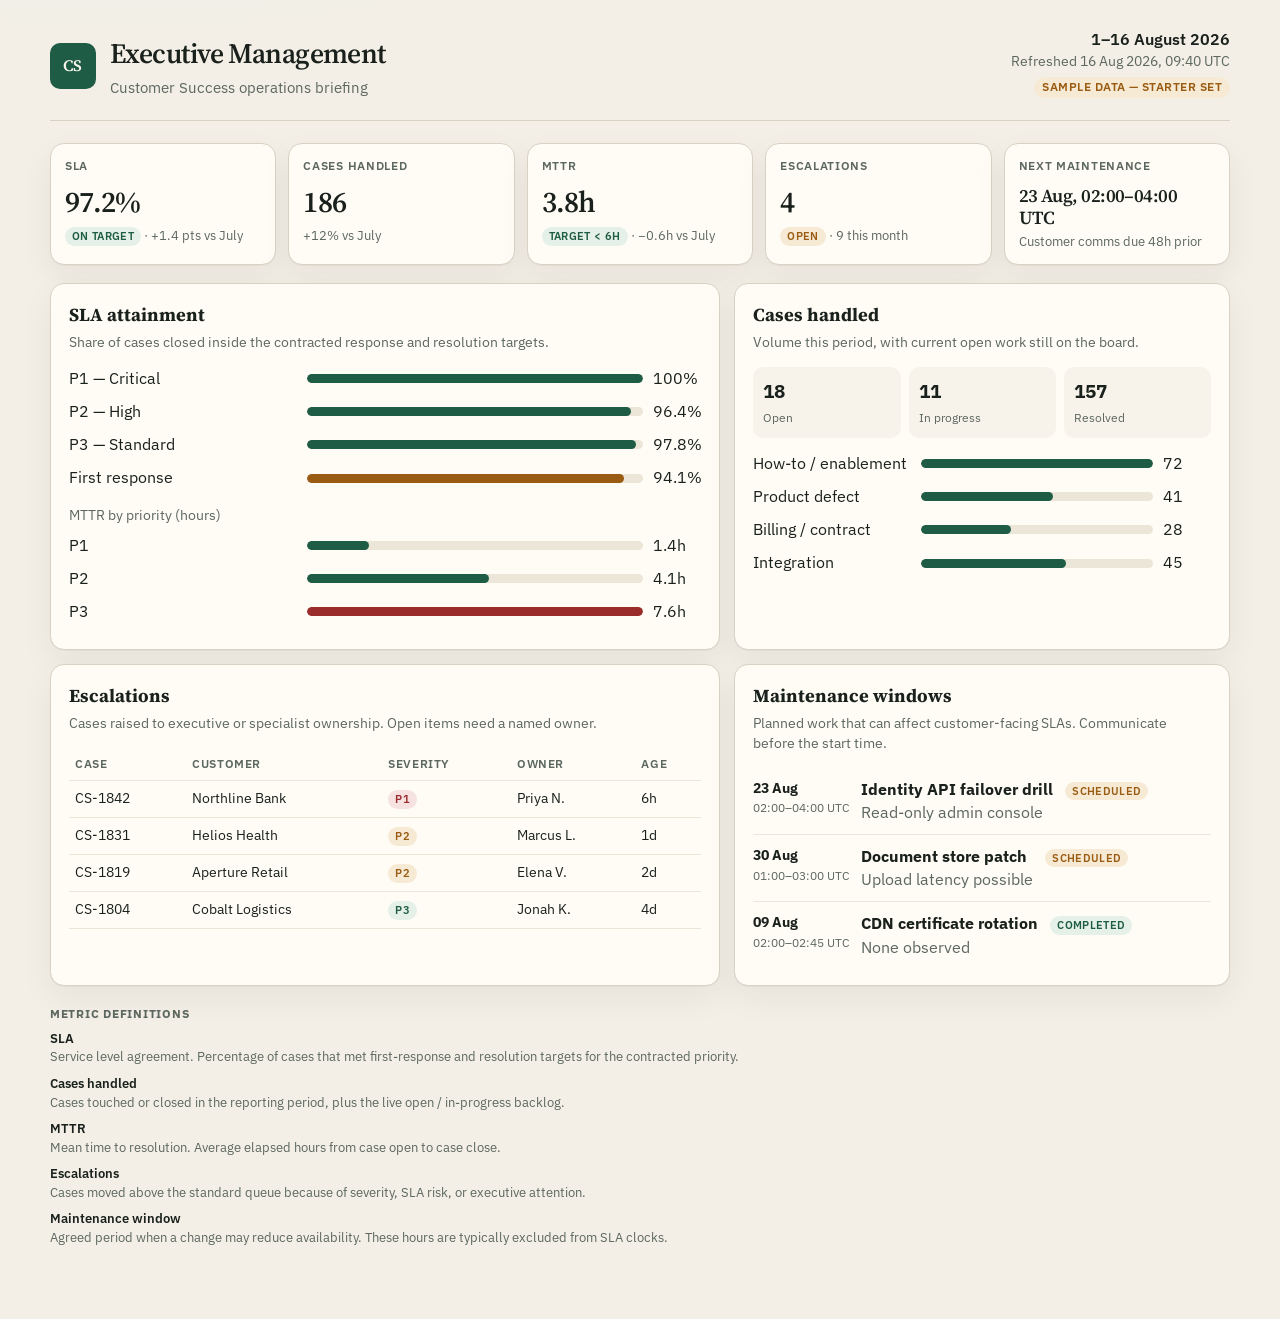
==== index.html @ 7a763aff "Add Customer Success executive dashboard with starter metrics" ====
<!DOCTYPE html>
<html lang="en">
<head>
  <meta charset="UTF-8" />
  <meta name="viewport" content="width=device-width, initial-scale=1" />
  <title>Customer Success Executive Dashboard</title>
  <meta name="description" content="Executive briefing for Customer Success: SLA, cases handled, MTTR, escalations, and maintenance windows." />
  <link rel="preconnect" href="https://fonts.googleapis.com" />
  <link rel="preconnect" href="https://fonts.gstatic.com" crossorigin />
  <link href="https://fonts.googleapis.com/css2?family=IBM+Plex+Sans:wght@400;500;600&family=Source+Serif+4:opsz,wght@8..60,500;8..60,600&display=swap" rel="stylesheet" />
  <style>
    :root {
      --ink: #1a211c;
      --muted: #5c675f;
      --line: #d8d2c4;
      --paper: #f3efe6;
      --card: #fffcf6;
      --forest: #1f5c45;
      --forest-soft: #e4f0e8;
      --amber: #9a5b12;
      --amber-soft: #f7ead4;
      --rose: #9b2c2c;
      --rose-soft: #f6e2e0;
      --shadow: 0 1px 0 rgba(26, 33, 28, 0.04), 0 12px 32px rgba(26, 33, 28, 0.06);
    }

    * { box-sizing: border-box; }
    html, body { margin: 0; padding: 0; }
    body {
      font-family: "IBM Plex Sans", "Segoe UI", sans-serif;
      background:
        radial-gradient(900px 280px at 10% -10%, #e7efe8 0%, transparent 60%),
        var(--paper);
      color: var(--ink);
      line-height: 1.45;
    }

    .wrap {
      width: min(1180px, calc(100% - 32px));
      margin: 0 auto;
      padding: 28px 0 64px;
    }

    header.top {
      display: flex;
      justify-content: space-between;
      align-items: flex-end;
      gap: 20px;
      padding-bottom: 22px;
      border-bottom: 1px solid var(--line);
    }

    .brand {
      display: flex;
      gap: 14px;
      align-items: center;
    }

    .mark {
      width: 46px;
      height: 46px;
      border-radius: 10px;
      background: var(--forest);
      color: #f7f3ea;
      display: grid;
      place-items: center;
      font-family: "Source Serif 4", Georgia, serif;
      font-weight: 600;
      letter-spacing: 0.04em;
    }

    h1 {
      font-family: "Source Serif 4", Georgia, serif;
      font-size: 1.75rem;
      font-weight: 600;
      letter-spacing: -0.02em;
      margin: 0 0 2px;
    }

    .subtitle { margin: 0; color: var(--muted); font-size: 0.95rem; }

    .period {
      text-align: right;
      color: var(--muted);
      font-size: 0.88rem;
    }

    .period strong { display: block; color: var(--ink); font-size: 0.98rem; font-weight: 600; }

    .badge {
      display: inline-block;
      margin-top: 6px;
      padding: 2px 8px;
      border-radius: 999px;
      background: var(--amber-soft);
      color: var(--amber);
      font-size: 0.72rem;
      font-weight: 600;
      letter-spacing: 0.04em;
      text-transform: uppercase;
    }

    .kpis {
      display: grid;
      grid-template-columns: repeat(5, 1fr);
      gap: 12px;
      margin: 22px 0 18px;
    }

    .kpi {
      background: var(--card);
      border: 1px solid var(--line);
      border-radius: 14px;
      padding: 14px 14px 13px;
      box-shadow: var(--shadow);
      min-width: 0;
    }

    .kpi .label {
      font-size: 0.72rem;
      letter-spacing: 0.06em;
      text-transform: uppercase;
      color: var(--muted);
      font-weight: 600;
    }

    .kpi .value {
      font-family: "Source Serif 4", Georgia, serif;
      font-size: 1.85rem;
      font-weight: 600;
      letter-spacing: -0.03em;
      margin: 6px 0 4px;
    }

    .kpi .meta { font-size: 0.8rem; color: var(--muted); }
    .ok { color: var(--forest); }
    .watch { color: var(--amber); }
    .risk { color: var(--rose); }

    .status-pill {
      display: inline-block;
      padding: 1px 7px;
      border-radius: 999px;
      font-size: 0.7rem;
      font-weight: 600;
      letter-spacing: 0.03em;
      text-transform: uppercase;
    }
    .status-pill.on { background: var(--forest-soft); color: var(--forest); }
    .status-pill.watch { background: var(--amber-soft); color: var(--amber); }
    .status-pill.off { background: var(--rose-soft); color: var(--rose); }

    .grid {
      display: grid;
      grid-template-columns: 1.15fr 0.85fr;
      gap: 14px;
      margin-bottom: 14px;
    }

    .panel {
      background: var(--card);
      border: 1px solid var(--line);
      border-radius: 14px;
      padding: 18px 18px 16px;
      box-shadow: var(--shadow);
    }

    .panel h2 {
      font-family: "Source Serif 4", Georgia, serif;
      font-size: 1.15rem;
      margin: 0 0 4px;
    }

    .panel p.lead {
      margin: 0 0 14px;
      color: var(--muted);
      font-size: 0.86rem;
    }

    .row {
      display: grid;
      grid-template-columns: minmax(140px, 0.95fr) 1.4fr 48px;
      gap: 10px;
      align-items: center;
      margin-bottom: 10px;
    }

    .bar {
      height: 9px;
      background: #ece6d8;
      border-radius: 99px;
      overflow: hidden;
    }

    .bar > span {
      display: block;
      height: 100%;
      border-radius: inherit;
      background: var(--forest);
    }

    .bar > span.warn { background: var(--amber); }
    .bar > span.bad { background: var(--rose); }

    .stat-split {
      display: grid;
      grid-template-columns: repeat(3, 1fr);
      gap: 8px;
      margin-bottom: 14px;
    }

    .stat {
      background: #f7f3ea;
      border-radius: 10px;
      padding: 10px;
    }

    .stat b { display: block; font-size: 1.2rem; }
    .stat span { color: var(--muted); font-size: 0.76rem; }

    table {
      width: 100%;
      border-collapse: collapse;
      font-size: 0.86rem;
    }

    th, td {
      text-align: left;
      padding: 8px 6px;
      border-bottom: 1px solid #ece6d8;
      vertical-align: top;
    }

    th {
      color: var(--muted);
      font-size: 0.72rem;
      letter-spacing: 0.05em;
      text-transform: uppercase;
      font-weight: 600;
    }

    .mw {
      display: flex;
      gap: 12px;
      padding: 10px 0;
      border-bottom: 1px solid #ece6d8;
    }

    .mw:last-child { border-bottom: 0; }

    .when {
      min-width: 92px;
      font-size: 0.78rem;
      color: var(--muted);
    }

    .when b { display: block; color: var(--ink); font-size: 0.88rem; }

    footer.defs {
      margin-top: 8px;
      color: var(--muted);
      font-size: 0.8rem;
    }

    footer.defs h3 {
      font-size: 0.78rem;
      letter-spacing: 0.06em;
      text-transform: uppercase;
      margin: 18px 0 8px;
    }

    footer.defs dl { margin: 0; }
    footer.defs dt { color: var(--ink); font-weight: 600; }
    footer.defs dd { margin: 0 0 8px; }

    @media (max-width: 980px) {
      .kpis { grid-template-columns: repeat(2, 1fr); }
      .kpis .kpi:last-child { grid-column: 1 / -1; }
      .grid { grid-template-columns: 1fr; }
      header.top { flex-direction: column; align-items: flex-start; }
      .period { text-align: left; }
    }
  </style>
</head>
<body>
  <div class="wrap">
    <header class="top">
      <div class="brand">
        <div class="mark">CS</div>
        <div>
          <h1>Executive Management</h1>
          <p class="subtitle">Customer Success operations briefing</p>
        </div>
      </div>
      <div class="period">
        <strong id="periodLabel"></strong>
        <span>Refreshed <span id="asOf"></span></span><br />
        <span class="badge">Sample data — starter set</span>
      </div>
    </header>

    <section class="kpis" id="kpis"></section>

    <section class="grid">
      <article class="panel">
        <h2>SLA attainment</h2>
        <p class="lead">Share of cases closed inside the contracted response and resolution targets.</p>
        <div id="slaRows"></div>
        <p class="lead" style="margin:16px 0 8px">MTTR by priority (hours)</p>
        <div id="mttrRows"></div>
      </article>
      <article class="panel">
        <h2>Cases handled</h2>
        <p class="lead">Volume this period, with current open work still on the board.</p>
        <div class="stat-split" id="caseSplit"></div>
        <div id="caseTypes"></div>
      </article>
    </section>

    <section class="grid">
      <article class="panel">
        <h2>Escalations</h2>
        <p class="lead">Cases raised to executive or specialist ownership. Open items need a named owner.</p>
        <table>
          <thead>
            <tr>
              <th>Case</th>
              <th>Customer</th>
              <th>Severity</th>
              <th>Owner</th>
              <th>Age</th>
            </tr>
          </thead>
          <tbody id="escalations"></tbody>
        </table>
      </article>
      <article class="panel">
        <h2>Maintenance windows</h2>
        <p class="lead">Planned work that can affect customer-facing SLAs. Communicate before the start time.</p>
        <div id="windows"></div>
      </article>
    </section>

    <footer class="defs">
      <h3>Metric definitions</h3>
      <dl>
        <dt>SLA</dt>
        <dd>Service level agreement. Percentage of cases that met first-response and resolution targets for the contracted priority.</dd>
        <dt>Cases handled</dt>
        <dd>Cases touched or closed in the reporting period, plus the live open / in-progress backlog.</dd>
        <dt>MTTR</dt>
        <dd>Mean time to resolution. Average elapsed hours from case open to case close.</dd>
        <dt>Escalations</dt>
        <dd>Cases moved above the standard queue because of severity, SLA risk, or executive attention.</dd>
        <dt>Maintenance window</dt>
        <dd>Agreed period when a change may reduce availability. These hours are typically excluded from SLA clocks.</dd>
      </dl>
    </footer>
  </div>

  <script>
    /* Edit this object to replace sample numbers. */
    const DATA = {
      period: "1–16 August 2026",
      asOf: "16 Aug 2026, 09:40 UTC",
      sla: {
        attainment: 97.2,
        target: 95,
        delta: "+1.4 pts vs July",
        byPriority: [
          { name: "P1 — Critical", value: 100, target: 99 },
          { name: "P2 — High", value: 96.4, target: 95 },
          { name: "P3 — Standard", value: 97.8, target: 90 },
          { name: "First response", value: 94.1, target: 95 }
        ]
      },
      cases: {
        handled: 186,
        delta: "+12% vs July",
        open: 18,
        inProgress: 11,
        resolved: 157,
        byType: [
          { name: "How-to / enablement", value: 72 },
          { name: "Product defect", value: 41 },
          { name: "Billing / contract", value: 28 },
          { name: "Integration", value: 45 }
        ]
      },
      mttr: {
        hours: 3.8,
        targetHours: 6,
        delta: "−0.6h vs July",
        byPriority: [
          { name: "P1", hours: 1.4 },
          { name: "P2", hours: 4.1 },
          { name: "P3", hours: 7.6 }
        ]
      },
      escalations: {
        open: 4,
        month: 9,
        items: [
          { id: "CS-1842", customer: "Northline Bank", severity: "P1", owner: "Priya N.", age: "6h" },
          { id: "CS-1831", customer: "Helios Health", severity: "P2", owner: "Marcus L.", age: "1d" },
          { id: "CS-1819", customer: "Aperture Retail", severity: "P2", owner: "Elena V.", age: "2d" },
          { id: "CS-1804", customer: "Cobalt Logistics", severity: "P3", owner: "Jonah K.", age: "4d" }
        ]
      },
      maintenance: {
        next: "23 Aug, 02:00–04:00 UTC",
        windows: [
          { date: "23 Aug", time: "02:00–04:00 UTC", title: "Identity API failover drill", impact: "Read-only admin console", status: "Scheduled" },
          { date: "30 Aug", time: "01:00–03:00 UTC", title: "Document store patch", impact: "Upload latency possible", status: "Scheduled" },
          { date: "09 Aug", time: "02:00–02:45 UTC", title: "CDN certificate rotation", impact: "None observed", status: "Completed" }
        ]
      }
    };

    const tone = (value, target, invert) => {
      if (invert) {
        if (value <= target) return "on";
        if (value <= target * 1.15) return "watch";
        return "off";
      }
      if (value >= target) return "on";
      if (value >= target - 2) return "watch";
      return "off";
    };

    const pill = (kind, text) =>
      `<span class="status-pill ${kind}">${text}</span>`;

    document.getElementById("periodLabel").textContent = DATA.period;
    document.getElementById("asOf").textContent = DATA.asOf;

    const slaTone = tone(DATA.sla.attainment, DATA.sla.target);
    const mttrTone = tone(DATA.mttr.hours, DATA.mttr.targetHours, true);
    const escTone = DATA.escalations.open >= 5 ? "off" : DATA.escalations.open >= 3 ? "watch" : "on";

    document.getElementById("kpis").innerHTML = `
      <article class="kpi">
        <div class="label">SLA</div>
        <div class="value">${DATA.sla.attainment}%</div>
        <div class="meta">${pill(slaTone, slaTone === "on" ? "On target" : slaTone === "watch" ? "Watch" : "Below")} · ${DATA.sla.delta}</div>
      </article>
      <article class="kpi">
        <div class="label">Cases handled</div>
        <div class="value">${DATA.cases.handled}</div>
        <div class="meta">${DATA.cases.delta}</div>
      </article>
      <article class="kpi">
        <div class="label">MTTR</div>
        <div class="value">${DATA.mttr.hours}h</div>
        <div class="meta">${pill(mttrTone, "Target < " + DATA.mttr.targetHours + "h")} · ${DATA.mttr.delta}</div>
      </article>
      <article class="kpi">
        <div class="label">Escalations</div>
        <div class="value">${DATA.escalations.open}</div>
        <div class="meta">${pill(escTone, "Open")} · ${DATA.escalations.month} this month</div>
      </article>
      <article class="kpi">
        <div class="label">Next maintenance</div>
        <div class="value" style="font-size:1.15rem;line-height:1.2;margin-top:10px">${DATA.maintenance.next}</div>
        <div class="meta">Customer comms due 48h prior</div>
      </article>
    `;

    document.getElementById("slaRows").innerHTML = DATA.sla.byPriority.map((row) => {
      const cls = row.value >= row.target ? "" : row.value >= row.target - 2 ? "warn" : "bad";
      return `<div class="row">
        <div>${row.name}</div>
        <div class="bar"><span class="${cls}" style="width:${Math.min(row.value, 100)}%"></span></div>
        <div>${row.value}%</div>
      </div>`;
    }).join("");

    const maxMttr = Math.max(...DATA.mttr.byPriority.map((x) => x.hours), DATA.mttr.targetHours);
    document.getElementById("mttrRows").innerHTML = DATA.mttr.byPriority.map((row) => {
      const cls = row.hours <= DATA.mttr.targetHours ? "" : row.hours <= DATA.mttr.targetHours * 1.15 ? "warn" : "bad";
      return `<div class="row">
        <div>${row.name}</div>
        <div class="bar"><span class="${cls}" style="width:${(row.hours / maxMttr) * 100}%"></span></div>
        <div>${row.hours}h</div>
      </div>`;
    }).join("");

    document.getElementById("caseSplit").innerHTML = `
      <div class="stat"><b>${DATA.cases.open}</b><span>Open</span></div>
      <div class="stat"><b>${DATA.cases.inProgress}</b><span>In progress</span></div>
      <div class="stat"><b>${DATA.cases.resolved}</b><span>Resolved</span></div>
    `;

    const maxType = Math.max(...DATA.cases.byType.map((x) => x.value));
    document.getElementById("caseTypes").innerHTML = DATA.cases.byType.map((row) => `
      <div class="row">
        <div>${row.name}</div>
        <div class="bar"><span style="width:${(row.value / maxType) * 100}%"></span></div>
        <div>${row.value}</div>
      </div>
    `).join("");

    document.getElementById("escalations").innerHTML = DATA.escalations.items.map((item) => {
      const kind = item.severity === "P1" ? "off" : item.severity === "P2" ? "watch" : "on";
      return `<tr>
        <td>${item.id}</td>
        <td>${item.customer}</td>
        <td>${pill(kind, item.severity)}</td>
        <td>${item.owner}</td>
        <td>${item.age}</td>
      </tr>`;
    }).join("");

    document.getElementById("windows").innerHTML = DATA.maintenance.windows.map((w) => {
      const kind = w.status === "Completed" ? "on" : "watch";
      return `<div class="mw">
        <div class="when"><b>${w.date}</b>${w.time}</div>
        <div>
          <strong>${w.title}</strong><br />
          <span style="color:var(--muted)">${w.impact}</span>
        </div>
        <div>${pill(kind, w.status)}</div>
      </div>`;
    }).join("");
  </script>
</body>
</html>
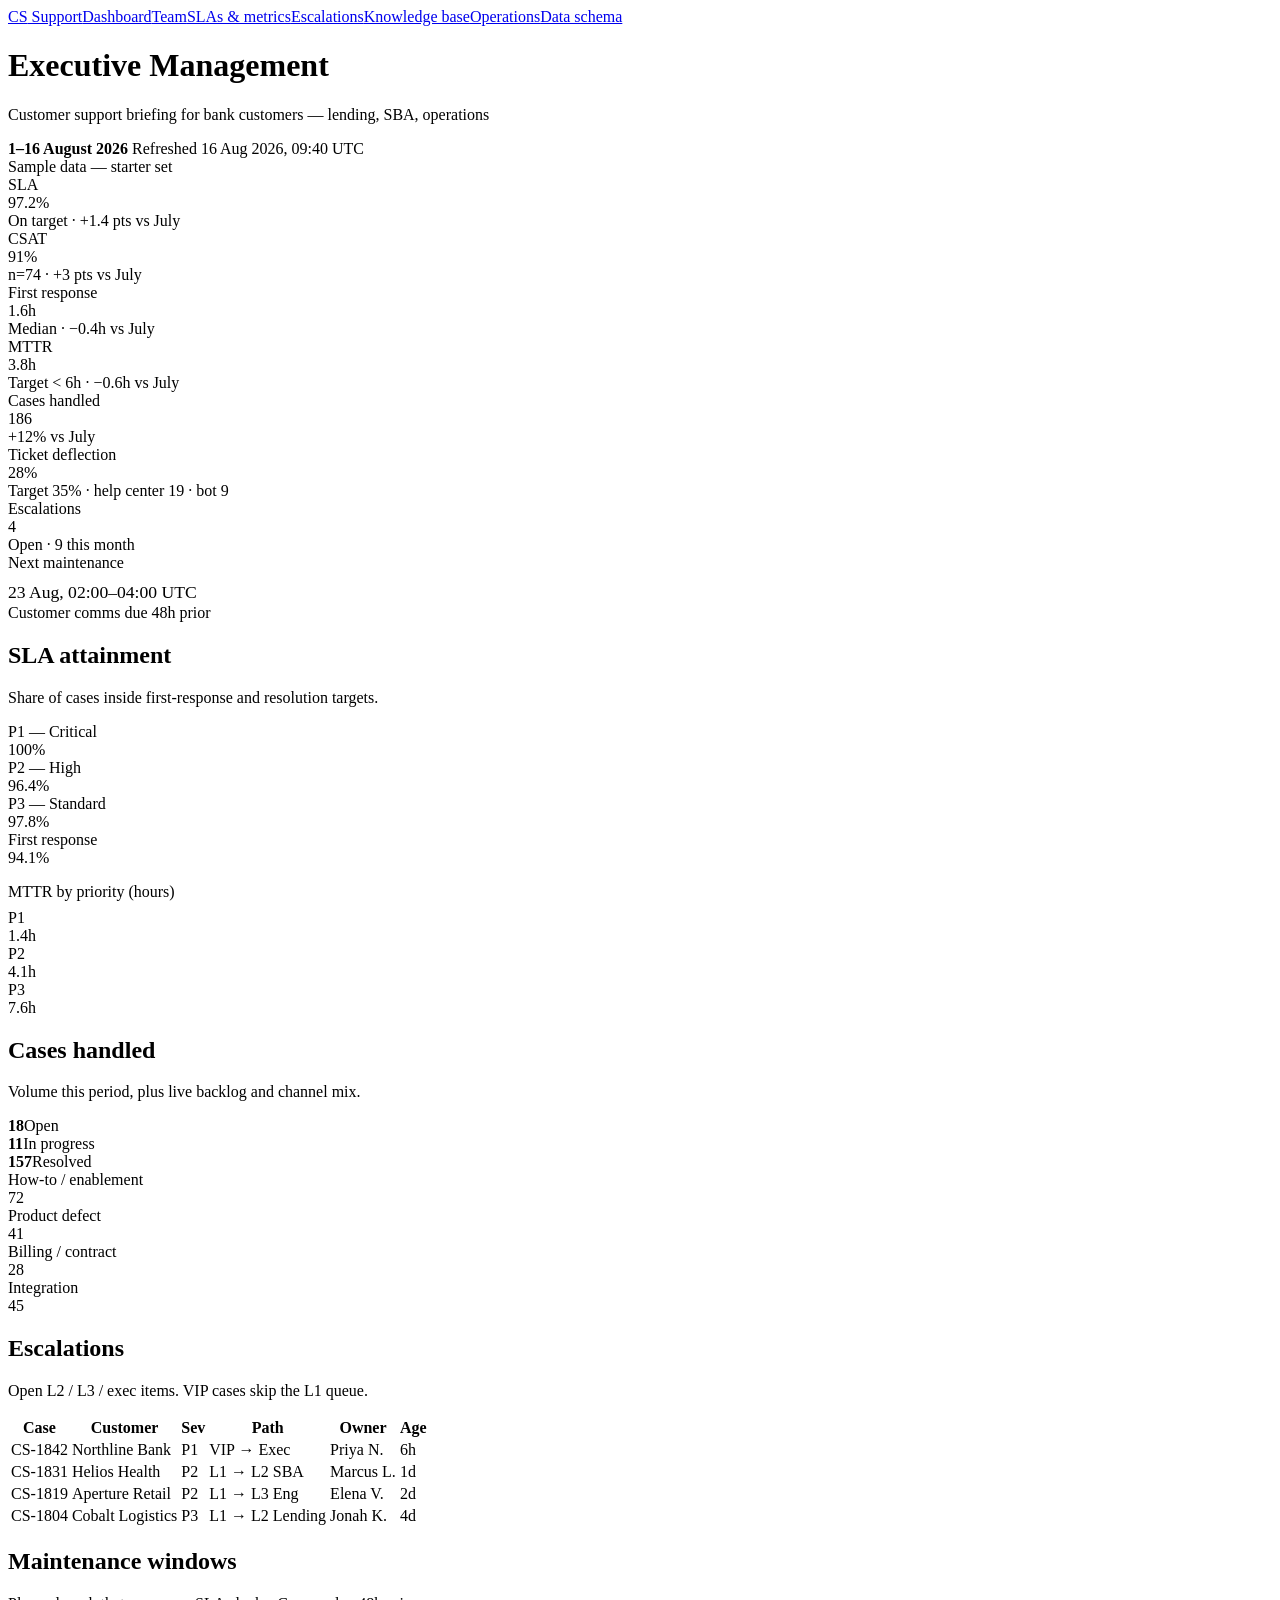
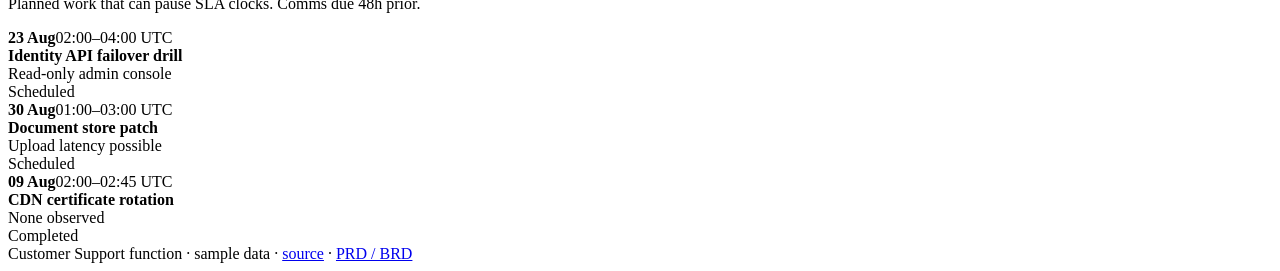
==== commit 785c1fb2: "Upgrade dashboard with CSAT, FRT, deflection, and site navigation" ====
--- a/index.html
+++ b/index.html
@@ -3,294 +3,19 @@
 <head>
   <meta charset="UTF-8" />
   <meta name="viewport" content="width=device-width, initial-scale=1" />
-  <title>Customer Success Executive Dashboard</title>
-  <meta name="description" content="Executive briefing for Customer Success: SLA, cases handled, MTTR, escalations, and maintenance windows." />
+  <title>Customer Support Dashboard</title>
+  <meta name="description" content="Executive board for bank customer support: SLA, CSAT, FRT, MTTR, deflection, escalations." />
   <link rel="preconnect" href="https://fonts.googleapis.com" />
   <link rel="preconnect" href="https://fonts.gstatic.com" crossorigin />
   <link href="https://fonts.googleapis.com/css2?family=IBM+Plex+Sans:wght@400;500;600&family=Source+Serif+4:opsz,wght@8..60,500;8..60,600&display=swap" rel="stylesheet" />
-  <style>
-    :root {
-      --ink: #1a211c;
-      --muted: #5c675f;
-      --line: #d8d2c4;
-      --paper: #f3efe6;
-      --card: #fffcf6;
-      --forest: #1f5c45;
-      --forest-soft: #e4f0e8;
-      --amber: #9a5b12;
-      --amber-soft: #f7ead4;
-      --rose: #9b2c2c;
-      --rose-soft: #f6e2e0;
-      --shadow: 0 1px 0 rgba(26, 33, 28, 0.04), 0 12px 32px rgba(26, 33, 28, 0.06);
-    }
-
-    * { box-sizing: border-box; }
-    html, body { margin: 0; padding: 0; }
-    body {
-      font-family: "IBM Plex Sans", "Segoe UI", sans-serif;
-      background:
-        radial-gradient(900px 280px at 10% -10%, #e7efe8 0%, transparent 60%),
-        var(--paper);
-      color: var(--ink);
-      line-height: 1.45;
-    }
-
-    .wrap {
-      width: min(1180px, calc(100% - 32px));
-      margin: 0 auto;
-      padding: 28px 0 64px;
-    }
-
-    header.top {
-      display: flex;
-      justify-content: space-between;
-      align-items: flex-end;
-      gap: 20px;
-      padding-bottom: 22px;
-      border-bottom: 1px solid var(--line);
-    }
-
-    .brand {
-      display: flex;
-      gap: 14px;
-      align-items: center;
-    }
-
-    .mark {
-      width: 46px;
-      height: 46px;
-      border-radius: 10px;
-      background: var(--forest);
-      color: #f7f3ea;
-      display: grid;
-      place-items: center;
-      font-family: "Source Serif 4", Georgia, serif;
-      font-weight: 600;
-      letter-spacing: 0.04em;
-    }
-
-    h1 {
-      font-family: "Source Serif 4", Georgia, serif;
-      font-size: 1.75rem;
-      font-weight: 600;
-      letter-spacing: -0.02em;
-      margin: 0 0 2px;
-    }
-
-    .subtitle { margin: 0; color: var(--muted); font-size: 0.95rem; }
-
-    .period {
-      text-align: right;
-      color: var(--muted);
-      font-size: 0.88rem;
-    }
-
-    .period strong { display: block; color: var(--ink); font-size: 0.98rem; font-weight: 600; }
-
-    .badge {
-      display: inline-block;
-      margin-top: 6px;
-      padding: 2px 8px;
-      border-radius: 999px;
-      background: var(--amber-soft);
-      color: var(--amber);
-      font-size: 0.72rem;
-      font-weight: 600;
-      letter-spacing: 0.04em;
-      text-transform: uppercase;
-    }
-
-    .kpis {
-      display: grid;
-      grid-template-columns: repeat(5, 1fr);
-      gap: 12px;
-      margin: 22px 0 18px;
-    }
-
-    .kpi {
-      background: var(--card);
-      border: 1px solid var(--line);
-      border-radius: 14px;
-      padding: 14px 14px 13px;
-      box-shadow: var(--shadow);
-      min-width: 0;
-    }
-
-    .kpi .label {
-      font-size: 0.72rem;
-      letter-spacing: 0.06em;
-      text-transform: uppercase;
-      color: var(--muted);
-      font-weight: 600;
-    }
-
-    .kpi .value {
-      font-family: "Source Serif 4", Georgia, serif;
-      font-size: 1.85rem;
-      font-weight: 600;
-      letter-spacing: -0.03em;
-      margin: 6px 0 4px;
-    }
-
-    .kpi .meta { font-size: 0.8rem; color: var(--muted); }
-    .ok { color: var(--forest); }
-    .watch { color: var(--amber); }
-    .risk { color: var(--rose); }
-
-    .status-pill {
-      display: inline-block;
-      padding: 1px 7px;
-      border-radius: 999px;
-      font-size: 0.7rem;
-      font-weight: 600;
-      letter-spacing: 0.03em;
-      text-transform: uppercase;
-    }
-    .status-pill.on { background: var(--forest-soft); color: var(--forest); }
-    .status-pill.watch { background: var(--amber-soft); color: var(--amber); }
-    .status-pill.off { background: var(--rose-soft); color: var(--rose); }
-
-    .grid {
-      display: grid;
-      grid-template-columns: 1.15fr 0.85fr;
-      gap: 14px;
-      margin-bottom: 14px;
-    }
-
-    .panel {
-      background: var(--card);
-      border: 1px solid var(--line);
-      border-radius: 14px;
-      padding: 18px 18px 16px;
-      box-shadow: var(--shadow);
-    }
-
-    .panel h2 {
-      font-family: "Source Serif 4", Georgia, serif;
-      font-size: 1.15rem;
-      margin: 0 0 4px;
-    }
-
-    .panel p.lead {
-      margin: 0 0 14px;
-      color: var(--muted);
-      font-size: 0.86rem;
-    }
-
-    .row {
-      display: grid;
-      grid-template-columns: minmax(140px, 0.95fr) 1.4fr 48px;
-      gap: 10px;
-      align-items: center;
-      margin-bottom: 10px;
-    }
-
-    .bar {
-      height: 9px;
-      background: #ece6d8;
-      border-radius: 99px;
-      overflow: hidden;
-    }
-
-    .bar > span {
-      display: block;
-      height: 100%;
-      border-radius: inherit;
-      background: var(--forest);
-    }
-
-    .bar > span.warn { background: var(--amber); }
-    .bar > span.bad { background: var(--rose); }
-
-    .stat-split {
-      display: grid;
-      grid-template-columns: repeat(3, 1fr);
-      gap: 8px;
-      margin-bottom: 14px;
-    }
-
-    .stat {
-      background: #f7f3ea;
-      border-radius: 10px;
-      padding: 10px;
-    }
-
-    .stat b { display: block; font-size: 1.2rem; }
-    .stat span { color: var(--muted); font-size: 0.76rem; }
-
-    table {
-      width: 100%;
-      border-collapse: collapse;
-      font-size: 0.86rem;
-    }
-
-    th, td {
-      text-align: left;
-      padding: 8px 6px;
-      border-bottom: 1px solid #ece6d8;
-      vertical-align: top;
-    }
-
-    th {
-      color: var(--muted);
-      font-size: 0.72rem;
-      letter-spacing: 0.05em;
-      text-transform: uppercase;
-      font-weight: 600;
-    }
-
-    .mw {
-      display: flex;
-      gap: 12px;
-      padding: 10px 0;
-      border-bottom: 1px solid #ece6d8;
-    }
-
-    .mw:last-child { border-bottom: 0; }
-
-    .when {
-      min-width: 92px;
-      font-size: 0.78rem;
-      color: var(--muted);
-    }
-
-    .when b { display: block; color: var(--ink); font-size: 0.88rem; }
-
-    footer.defs {
-      margin-top: 8px;
-      color: var(--muted);
-      font-size: 0.8rem;
-    }
-
-    footer.defs h3 {
-      font-size: 0.78rem;
-      letter-spacing: 0.06em;
-      text-transform: uppercase;
-      margin: 18px 0 8px;
-    }
-
-    footer.defs dl { margin: 0; }
-    footer.defs dt { color: var(--ink); font-weight: 600; }
-    footer.defs dd { margin: 0 0 8px; }
-
-    @media (max-width: 980px) {
-      .kpis { grid-template-columns: repeat(2, 1fr); }
-      .kpis .kpi:last-child { grid-column: 1 / -1; }
-      .grid { grid-template-columns: 1fr; }
-      header.top { flex-direction: column; align-items: flex-start; }
-      .period { text-align: left; }
-    }
-  </style>
+  <link rel="stylesheet" href="assets/styles.css" />
 </head>
 <body>
   <div class="wrap">
     <header class="top">
-      <div class="brand">
-        <div class="mark">CS</div>
-        <div>
-          <h1>Executive Management</h1>
-          <p class="subtitle">Customer Success operations briefing</p>
-        </div>
+      <div>
+        <h1>Executive Management</h1>
+        <p class="subtitle">Customer support briefing for bank customers — lending, SBA, operations</p>
       </div>
       <div class="period">
         <strong id="periodLabel"></strong>
@@ -298,125 +23,42 @@
         <span class="badge">Sample data — starter set</span>
       </div>
     </header>
-
     <section class="kpis" id="kpis"></section>
-
-    <section class="grid">
+    <section class="grid-2">
       <article class="panel">
         <h2>SLA attainment</h2>
-        <p class="lead">Share of cases closed inside the contracted response and resolution targets.</p>
+        <p class="lead">Share of cases inside first-response and resolution targets.</p>
         <div id="slaRows"></div>
         <p class="lead" style="margin:16px 0 8px">MTTR by priority (hours)</p>
         <div id="mttrRows"></div>
       </article>
       <article class="panel">
         <h2>Cases handled</h2>
-        <p class="lead">Volume this period, with current open work still on the board.</p>
+        <p class="lead">Volume this period, plus live backlog and channel mix.</p>
         <div class="stat-split" id="caseSplit"></div>
         <div id="caseTypes"></div>
       </article>
     </section>
-
-    <section class="grid">
+    <section class="grid-2">
       <article class="panel">
         <h2>Escalations</h2>
-        <p class="lead">Cases raised to executive or specialist ownership. Open items need a named owner.</p>
+        <p class="lead">Open L2 / L3 / exec items. VIP cases skip the L1 queue.</p>
         <table>
-          <thead>
-            <tr>
-              <th>Case</th>
-              <th>Customer</th>
-              <th>Severity</th>
-              <th>Owner</th>
-              <th>Age</th>
-            </tr>
-          </thead>
+          <thead><tr><th>Case</th><th>Customer</th><th>Sev</th><th>Path</th><th>Owner</th><th>Age</th></tr></thead>
           <tbody id="escalations"></tbody>
         </table>
       </article>
       <article class="panel">
         <h2>Maintenance windows</h2>
-        <p class="lead">Planned work that can affect customer-facing SLAs. Communicate before the start time.</p>
+        <p class="lead">Planned work that can pause SLA clocks. Comms due 48h prior.</p>
         <div id="windows"></div>
       </article>
     </section>
-
-    <footer class="defs">
-      <h3>Metric definitions</h3>
-      <dl>
-        <dt>SLA</dt>
-        <dd>Service level agreement. Percentage of cases that met first-response and resolution targets for the contracted priority.</dd>
-        <dt>Cases handled</dt>
-        <dd>Cases touched or closed in the reporting period, plus the live open / in-progress backlog.</dd>
-        <dt>MTTR</dt>
-        <dd>Mean time to resolution. Average elapsed hours from case open to case close.</dd>
-        <dt>Escalations</dt>
-        <dd>Cases moved above the standard queue because of severity, SLA risk, or executive attention.</dd>
-        <dt>Maintenance window</dt>
-        <dd>Agreed period when a change may reduce availability. These hours are typically excluded from SLA clocks.</dd>
-      </dl>
-    </footer>
   </div>
-
+  <script src="assets/data.js"></script>
+  <script src="assets/nav.js"></script>
   <script>
-    /* Edit this object to replace sample numbers. */
-    const DATA = {
-      period: "1–16 August 2026",
-      asOf: "16 Aug 2026, 09:40 UTC",
-      sla: {
-        attainment: 97.2,
-        target: 95,
-        delta: "+1.4 pts vs July",
-        byPriority: [
-          { name: "P1 — Critical", value: 100, target: 99 },
-          { name: "P2 — High", value: 96.4, target: 95 },
-          { name: "P3 — Standard", value: 97.8, target: 90 },
-          { name: "First response", value: 94.1, target: 95 }
-        ]
-      },
-      cases: {
-        handled: 186,
-        delta: "+12% vs July",
-        open: 18,
-        inProgress: 11,
-        resolved: 157,
-        byType: [
-          { name: "How-to / enablement", value: 72 },
-          { name: "Product defect", value: 41 },
-          { name: "Billing / contract", value: 28 },
-          { name: "Integration", value: 45 }
-        ]
-      },
-      mttr: {
-        hours: 3.8,
-        targetHours: 6,
-        delta: "−0.6h vs July",
-        byPriority: [
-          { name: "P1", hours: 1.4 },
-          { name: "P2", hours: 4.1 },
-          { name: "P3", hours: 7.6 }
-        ]
-      },
-      escalations: {
-        open: 4,
-        month: 9,
-        items: [
-          { id: "CS-1842", customer: "Northline Bank", severity: "P1", owner: "Priya N.", age: "6h" },
-          { id: "CS-1831", customer: "Helios Health", severity: "P2", owner: "Marcus L.", age: "1d" },
-          { id: "CS-1819", customer: "Aperture Retail", severity: "P2", owner: "Elena V.", age: "2d" },
-          { id: "CS-1804", customer: "Cobalt Logistics", severity: "P3", owner: "Jonah K.", age: "4d" }
-        ]
-      },
-      maintenance: {
-        next: "23 Aug, 02:00–04:00 UTC",
-        windows: [
-          { date: "23 Aug", time: "02:00–04:00 UTC", title: "Identity API failover drill", impact: "Read-only admin console", status: "Scheduled" },
-          { date: "30 Aug", time: "01:00–03:00 UTC", title: "Document store patch", impact: "Upload latency possible", status: "Scheduled" },
-          { date: "09 Aug", time: "02:00–02:45 UTC", title: "CDN certificate rotation", impact: "None observed", status: "Completed" }
-        ]
-      }
-    };
-
+    const D = SUPPORT.metrics;
     const tone = (value, target, invert) => {
       if (invert) {
         if (value <= target) return "on";
@@ -427,100 +69,45 @@
       if (value >= target - 2) return "watch";
       return "off";
     };
-
-    const pill = (kind, text) =>
-      `<span class="status-pill ${kind}">${text}</span>`;
-
-    document.getElementById("periodLabel").textContent = DATA.period;
-    document.getElementById("asOf").textContent = DATA.asOf;
-
-    const slaTone = tone(DATA.sla.attainment, DATA.sla.target);
-    const mttrTone = tone(DATA.mttr.hours, DATA.mttr.targetHours, true);
-    const escTone = DATA.escalations.open >= 5 ? "off" : DATA.escalations.open >= 3 ? "watch" : "on";
-
+    const pill = (kind, text) => `<span class="status-pill ${kind}">${text}</span>`;
+    document.getElementById("periodLabel").textContent = SUPPORT.period;
+    document.getElementById("asOf").textContent = SUPPORT.asOf;
+    const slaTone = tone(D.sla.attainment, D.sla.target);
+    const mttrTone = tone(D.mttr.hours, D.mttr.targetHours, true);
+    const csatTone = tone(D.csat.pct, D.csat.target);
+    const frtTone = tone(D.frt.hours, D.frt.target, true);
+    const defTone = tone(D.deflection.pct, D.deflection.target);
+    const escTone = D.escalations.open >= 5 ? "off" : D.escalations.open >= 3 ? "watch" : "on";
     document.getElementById("kpis").innerHTML = `
-      <article class="kpi">
-        <div class="label">SLA</div>
-        <div class="value">${DATA.sla.attainment}%</div>
-        <div class="meta">${pill(slaTone, slaTone === "on" ? "On target" : slaTone === "watch" ? "Watch" : "Below")} · ${DATA.sla.delta}</div>
-      </article>
-      <article class="kpi">
-        <div class="label">Cases handled</div>
-        <div class="value">${DATA.cases.handled}</div>
-        <div class="meta">${DATA.cases.delta}</div>
-      </article>
-      <article class="kpi">
-        <div class="label">MTTR</div>
-        <div class="value">${DATA.mttr.hours}h</div>
-        <div class="meta">${pill(mttrTone, "Target < " + DATA.mttr.targetHours + "h")} · ${DATA.mttr.delta}</div>
-      </article>
-      <article class="kpi">
-        <div class="label">Escalations</div>
-        <div class="value">${DATA.escalations.open}</div>
-        <div class="meta">${pill(escTone, "Open")} · ${DATA.escalations.month} this month</div>
-      </article>
-      <article class="kpi">
-        <div class="label">Next maintenance</div>
-        <div class="value" style="font-size:1.15rem;line-height:1.2;margin-top:10px">${DATA.maintenance.next}</div>
-        <div class="meta">Customer comms due 48h prior</div>
-      </article>
-    `;
-
-    document.getElementById("slaRows").innerHTML = DATA.sla.byPriority.map((row) => {
+      <article class="kpi"><div class="label">SLA</div><div class="value">${D.sla.attainment}%</div><div class="meta">${pill(slaTone, "On target")} · ${D.sla.delta}</div></article>
+      <article class="kpi"><div class="label">CSAT</div><div class="value">${D.csat.pct}%</div><div class="meta">${pill(csatTone, "n=" + D.csat.n)} · ${D.csat.delta}</div></article>
+      <article class="kpi"><div class="label">First response</div><div class="value">${D.frt.hours}h</div><div class="meta">${pill(frtTone, "Median")} · ${D.frt.delta}</div></article>
+      <article class="kpi"><div class="label">MTTR</div><div class="value">${D.mttr.hours}h</div><div class="meta">${pill(mttrTone, "Target < " + D.mttr.targetHours + "h")} · ${D.mttr.delta}</div></article>
+      <article class="kpi"><div class="label">Cases handled</div><div class="value">${D.cases.handled}</div><div class="meta">${D.cases.delta}</div></article>
+      <article class="kpi"><div class="label">Ticket deflection</div><div class="value">${D.deflection.pct}%</div><div class="meta">${pill(defTone, "Target " + D.deflection.target + "%")} · ${D.deflection.delta}</div></article>
+      <article class="kpi"><div class="label">Escalations</div><div class="value">${D.escalations.open}</div><div class="meta">${pill(escTone, "Open")} · ${D.escalations.month} this month</div></article>
+      <article class="kpi"><div class="label">Next maintenance</div><div class="value" style="font-size:1.1rem;line-height:1.25;margin-top:10px">${D.maintenance.next}</div><div class="meta">Customer comms due 48h prior</div></article>`;
+    document.getElementById("slaRows").innerHTML = D.sla.byPriority.map((row) => {
       const cls = row.value >= row.target ? "" : row.value >= row.target - 2 ? "warn" : "bad";
-      return `<div class="row">
-        <div>${row.name}</div>
-        <div class="bar"><span class="${cls}" style="width:${Math.min(row.value, 100)}%"></span></div>
-        <div>${row.value}%</div>
-      </div>`;
+      return `<div class="row"><div>${row.name}</div><div class="bar"><span class="${cls}" style="width:${Math.min(row.value,100)}%"></span></div><div>${row.value}%</div></div>`;
     }).join("");
-
-    const maxMttr = Math.max(...DATA.mttr.byPriority.map((x) => x.hours), DATA.mttr.targetHours);
-    document.getElementById("mttrRows").innerHTML = DATA.mttr.byPriority.map((row) => {
-      const cls = row.hours <= DATA.mttr.targetHours ? "" : row.hours <= DATA.mttr.targetHours * 1.15 ? "warn" : "bad";
-      return `<div class="row">
-        <div>${row.name}</div>
-        <div class="bar"><span class="${cls}" style="width:${(row.hours / maxMttr) * 100}%"></span></div>
-        <div>${row.hours}h</div>
-      </div>`;
+    const maxMttr = Math.max(...D.mttr.byPriority.map((x) => x.hours), D.mttr.targetHours);
+    document.getElementById("mttrRows").innerHTML = D.mttr.byPriority.map((row) => {
+      const cls = row.hours <= D.mttr.targetHours ? "" : "warn";
+      return `<div class="row"><div>${row.name}</div><div class="bar"><span class="${cls}" style="width:${(row.hours/maxMttr)*100}%"></span></div><div>${row.hours}h</div></div>`;
     }).join("");
-
-    document.getElementById("caseSplit").innerHTML = `
-      <div class="stat"><b>${DATA.cases.open}</b><span>Open</span></div>
-      <div class="stat"><b>${DATA.cases.inProgress}</b><span>In progress</span></div>
-      <div class="stat"><b>${DATA.cases.resolved}</b><span>Resolved</span></div>
-    `;
-
-    const maxType = Math.max(...DATA.cases.byType.map((x) => x.value));
-    document.getElementById("caseTypes").innerHTML = DATA.cases.byType.map((row) => `
-      <div class="row">
-        <div>${row.name}</div>
-        <div class="bar"><span style="width:${(row.value / maxType) * 100}%"></span></div>
-        <div>${row.value}</div>
-      </div>
-    `).join("");
-
-    document.getElementById("escalations").innerHTML = DATA.escalations.items.map((item) => {
+    document.getElementById("caseSplit").innerHTML = `<div class="stat"><b>${D.cases.open}</b><span>Open</span></div><div class="stat"><b>${D.cases.inProgress}</b><span>In progress</span></div><div class="stat"><b>${D.cases.resolved}</b><span>Resolved</span></div>`;
+    const maxType = Math.max(...D.cases.byType.map((x) => x.value));
+    document.getElementById("caseTypes").innerHTML = D.cases.byType.map((row) =>
+      `<div class="row"><div>${row.name}</div><div class="bar"><span style="width:${(row.value/maxType)*100}%"></span></div><div>${row.value}</div></div>`
+    ).join("");
+    document.getElementById("escalations").innerHTML = D.escalations.items.map((item) => {
       const kind = item.severity === "P1" ? "off" : item.severity === "P2" ? "watch" : "on";
-      return `<tr>
-        <td>${item.id}</td>
-        <td>${item.customer}</td>
-        <td>${pill(kind, item.severity)}</td>
-        <td>${item.owner}</td>
-        <td>${item.age}</td>
-      </tr>`;
+      return `<tr><td>${item.id}</td><td>${item.customer}</td><td>${pill(kind, item.severity)}</td><td>${item.path}</td><td>${item.owner}</td><td>${item.age}</td></tr>`;
     }).join("");
-
-    document.getElementById("windows").innerHTML = DATA.maintenance.windows.map((w) => {
+    document.getElementById("windows").innerHTML = D.maintenance.windows.map((w) => {
       const kind = w.status === "Completed" ? "on" : "watch";
-      return `<div class="mw">
-        <div class="when"><b>${w.date}</b>${w.time}</div>
-        <div>
-          <strong>${w.title}</strong><br />
-          <span style="color:var(--muted)">${w.impact}</span>
-        </div>
-        <div>${pill(kind, w.status)}</div>
-      </div>`;
+      return `<div class="mw"><div class="when"><b>${w.date}</b>${w.time}</div><div><strong>${w.title}</strong><br /><span style="color:var(--muted)">${w.impact}</span></div><div>${pill(kind, w.status)}</div></div>`;
     }).join("");
   </script>
 </body>
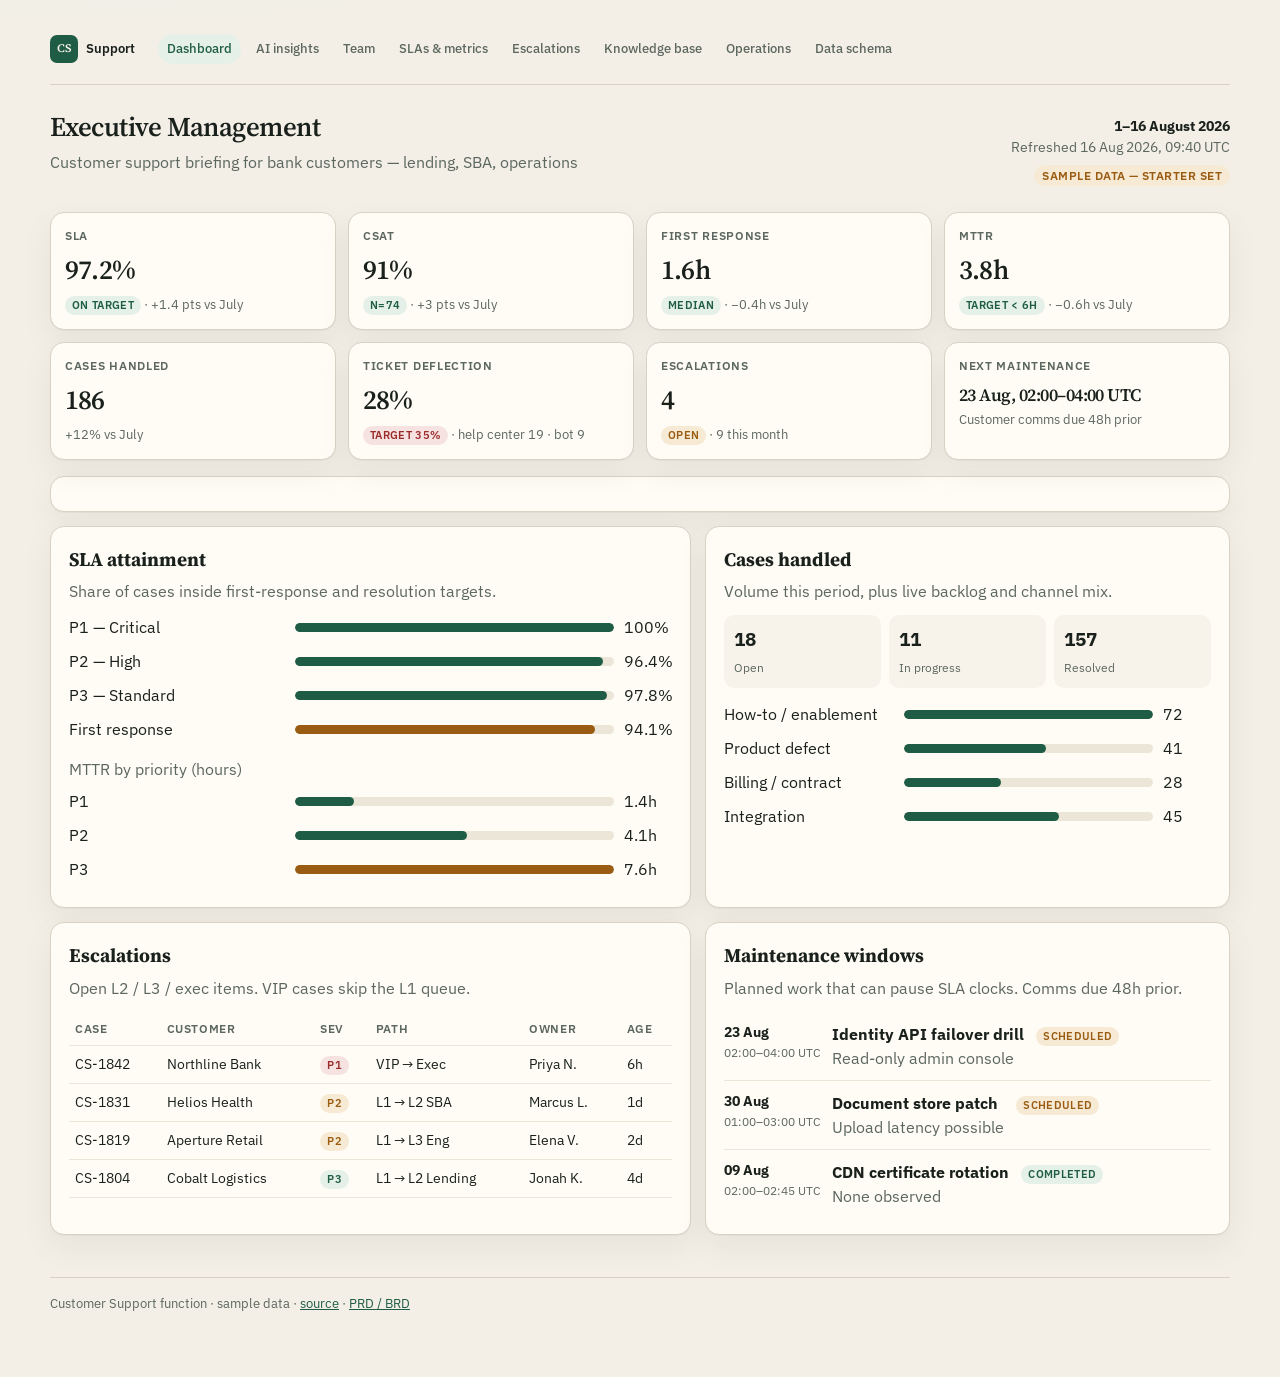
==== commit 3e865bcc: "Add AI briefing strip to the executive dashboard" ====
--- a/index.html
+++ b/index.html
@@ -24,6 +24,7 @@
       </div>
     </header>
     <section class="kpis" id="kpis"></section>
+    <article class="panel briefing" id="aiStrip"></article>
     <section class="grid-2">
       <article class="panel">
         <h2>SLA attainment</h2>
@@ -57,6 +58,7 @@
   </div>
   <script src="assets/data.js"></script>
   <script src="assets/nav.js"></script>
+  <script src="assets/insights.js"></script>
   <script>
     const D = SUPPORT.metrics;
     const tone = (value, target, invert) => {
--- a/assets/styles.css
+++ b/assets/styles.css
@@ -0,0 +1,76 @@
+:root {
+  --ink: #1a211c;
+  --muted: #5c675f;
+  --line: #d8d2c4;
+  --paper: #f3efe6;
+  --card: #fffcf6;
+  --forest: #1f5c45;
+  --forest-soft: #e4f0e8;
+  --amber: #9a5b12;
+  --amber-soft: #f7ead4;
+  --rose: #9b2c2c;
+  --rose-soft: #f6e2e0;
+  --shadow: 0 1px 0 rgba(26, 33, 28, 0.04), 0 12px 32px rgba(26, 33, 28, 0.06);
+}
+* { box-sizing: border-box; }
+html, body { margin: 0; padding: 0; }
+body {
+  font-family: "IBM Plex Sans", "Segoe UI", sans-serif;
+  background: radial-gradient(900px 280px at 10% -10%, #e7efe8 0%, transparent 60%), var(--paper);
+  color: var(--ink);
+  line-height: 1.5;
+}
+.wrap { width: min(1180px, calc(100% - 32px)); margin: 0 auto; padding: 20px 0 64px; }
+nav.site { display: flex; flex-wrap: wrap; gap: 8px 6px; align-items: center; padding: 10px 0 16px; border-bottom: 1px solid var(--line); margin-bottom: 22px; }
+nav.site a { color: var(--muted); text-decoration: none; font-size: 0.82rem; font-weight: 500; padding: 5px 9px; border-radius: 999px; }
+nav.site a:hover, nav.site a.active { background: var(--forest-soft); color: var(--forest); }
+nav.site .brand-link { display: flex; align-items: center; gap: 8px; color: var(--ink); font-weight: 600; margin-right: 8px; padding-left: 0; }
+.mark { width: 28px; height: 28px; border-radius: 7px; background: var(--forest); color: #f7f3ea; display: grid; place-items: center; font-family: "Source Serif 4", Georgia, serif; font-size: 0.72rem; font-weight: 600; }
+header.top { display: flex; justify-content: space-between; align-items: flex-end; gap: 20px; padding-bottom: 18px; }
+h1 { font-family: "Source Serif 4", Georgia, serif; font-size: 1.7rem; font-weight: 600; letter-spacing: -0.02em; margin: 0 0 2px; }
+h2 { font-family: "Source Serif 4", Georgia, serif; font-size: 1.2rem; margin: 0 0 6px; }
+h3 { font-size: 0.95rem; margin: 0 0 6px; }
+.subtitle, .lead { margin: 0 0 12px; color: var(--muted); }
+.period { text-align: right; color: var(--muted); font-size: 0.88rem; }
+.period strong { display: block; color: var(--ink); }
+.badge { display: inline-block; margin-top: 6px; padding: 2px 8px; border-radius: 999px; background: var(--amber-soft); color: var(--amber); font-size: 0.72rem; font-weight: 600; letter-spacing: 0.04em; text-transform: uppercase; }
+.kpis { display: grid; grid-template-columns: repeat(4, 1fr); gap: 12px; margin: 8px 0 16px; }
+.kpi, .panel { background: var(--card); border: 1px solid var(--line); border-radius: 14px; box-shadow: var(--shadow); }
+.kpi { padding: 14px; min-width: 0; }
+.panel { padding: 18px 18px 16px; margin-bottom: 14px; }
+.kpi .label { font-size: 0.72rem; letter-spacing: 0.06em; text-transform: uppercase; color: var(--muted); font-weight: 600; }
+.kpi .value { font-family: "Source Serif 4", Georgia, serif; font-size: 1.7rem; font-weight: 600; letter-spacing: -0.03em; margin: 6px 0 4px; }
+.kpi .meta { font-size: 0.8rem; color: var(--muted); }
+.status-pill { display: inline-block; padding: 1px 7px; border-radius: 999px; font-size: 0.7rem; font-weight: 600; letter-spacing: 0.03em; text-transform: uppercase; }
+.status-pill.on { background: var(--forest-soft); color: var(--forest); }
+.status-pill.watch { background: var(--amber-soft); color: var(--amber); }
+.status-pill.off { background: var(--rose-soft); color: var(--rose); }
+.grid-2 { display: grid; grid-template-columns: 1.1fr 0.9fr; gap: 14px; }
+.row { display: grid; grid-template-columns: minmax(140px, 0.95fr) 1.4fr 48px; gap: 10px; align-items: center; margin-bottom: 10px; }
+.bar { height: 9px; background: #ece6d8; border-radius: 99px; overflow: hidden; }
+.bar > span { display: block; height: 100%; border-radius: inherit; background: var(--forest); }
+.bar > span.warn { background: var(--amber); }
+.bar > span.bad { background: var(--rose); }
+.stat-split { display: grid; grid-template-columns: repeat(3, 1fr); gap: 8px; margin-bottom: 14px; }
+.stat { background: #f7f3ea; border-radius: 10px; padding: 10px; }
+.stat b { display: block; font-size: 1.2rem; }
+.stat span { color: var(--muted); font-size: 0.76rem; }
+table { width: 100%; border-collapse: collapse; font-size: 0.86rem; }
+th, td { text-align: left; padding: 8px 6px; border-bottom: 1px solid #ece6d8; vertical-align: top; }
+th { color: var(--muted); font-size: 0.72rem; letter-spacing: 0.05em; text-transform: uppercase; font-weight: 600; }
+.mw, .path-step { display: flex; gap: 12px; padding: 10px 0; border-bottom: 1px solid #ece6d8; }
+.mw:last-child, .path-step:last-child { border-bottom: 0; }
+.when { min-width: 92px; font-size: 0.78rem; color: var(--muted); }
+.when b { display: block; color: var(--ink); font-size: 0.88rem; }
+.cards { display: grid; grid-template-columns: repeat(3, 1fr); gap: 12px; }
+.faq details { border-bottom: 1px solid #ece6d8; padding: 10px 0; }
+.faq summary { cursor: pointer; font-weight: 600; }
+.faq p { margin: 8px 0 0; color: var(--muted); }
+.flow { font-family: ui-monospace, "Cascadia Mono", Consolas, monospace; font-size: 0.8rem; background: #f7f3ea; border-radius: 10px; padding: 14px 16px; overflow-x: auto; white-space: pre; }
+footer.site { margin-top: 28px; padding-top: 16px; border-top: 1px solid var(--line); color: var(--muted); font-size: 0.8rem; }
+footer.site a { color: var(--forest); }
+@media (max-width: 980px) {
+  .kpis, .cards, .grid-2 { grid-template-columns: 1fr; }
+  header.top { flex-direction: column; align-items: flex-start; }
+  .period { text-align: left; }
+}
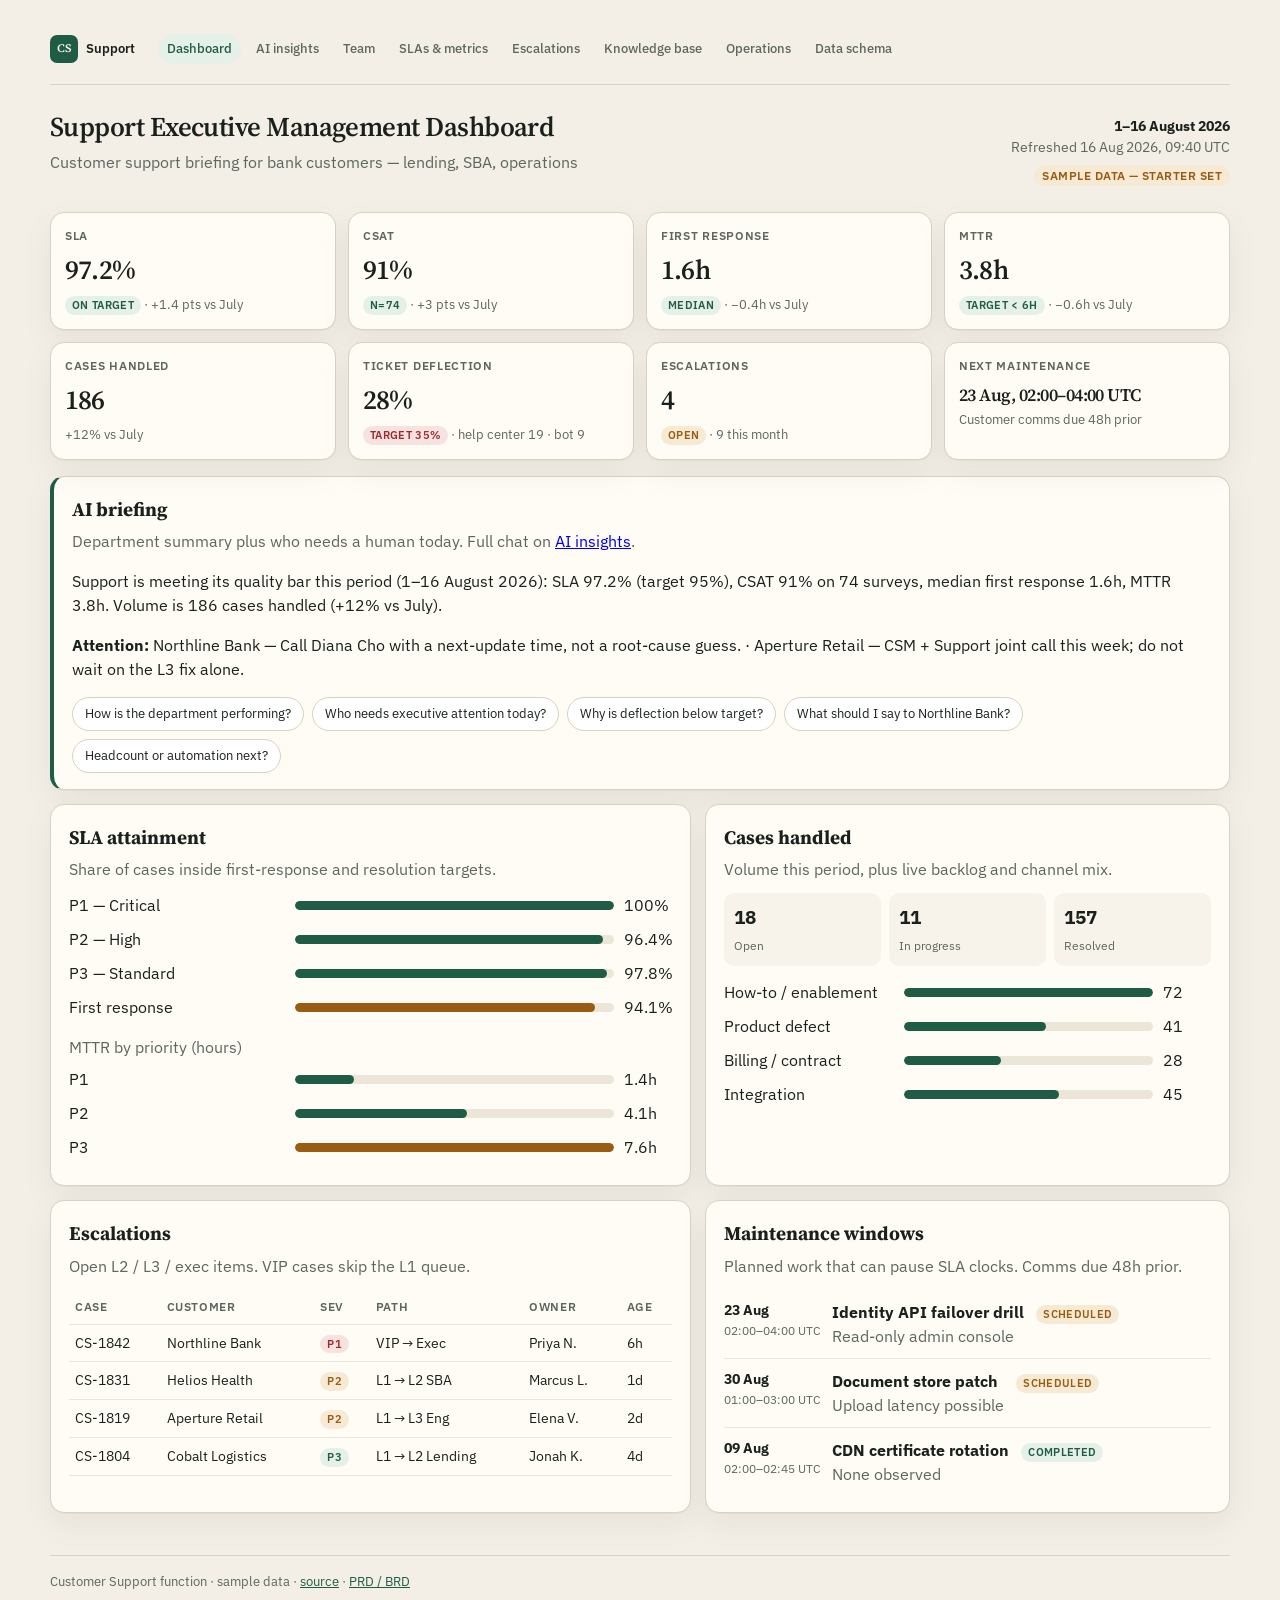
==== commit e5b5fa96: "Rename heading to Support Executive Management Dashboard" ====
--- a/index.html
+++ b/index.html
@@ -3,7 +3,7 @@
 <head>
   <meta charset="UTF-8" />
   <meta name="viewport" content="width=device-width, initial-scale=1" />
-  <title>Customer Support Dashboard</title>
+  <title>Support Executive Management Dashboard</title>
   <meta name="description" content="Executive board for bank customer support: SLA, CSAT, FRT, MTTR, deflection, escalations." />
   <link rel="preconnect" href="https://fonts.googleapis.com" />
   <link rel="preconnect" href="https://fonts.gstatic.com" crossorigin />
@@ -14,7 +14,7 @@
   <div class="wrap">
     <header class="top">
       <div>
-        <h1>Executive Management</h1>
+        <h1>Support Executive Management Dashboard</h1>
         <p class="subtitle">Customer support briefing for bank customers — lending, SBA, operations</p>
       </div>
       <div class="period">
--- a/assets/styles.css
+++ b/assets/styles.css
@@ -69,6 +69,27 @@
 .flow { font-family: ui-monospace, "Cascadia Mono", Consolas, monospace; font-size: 0.8rem; background: #f7f3ea; border-radius: 10px; padding: 14px 16px; overflow-x: auto; white-space: pre; }
 footer.site { margin-top: 28px; padding-top: 16px; border-top: 1px solid var(--line); color: var(--muted); font-size: 0.8rem; }
 footer.site a { color: var(--forest); }
+.briefing { border-left: 4px solid var(--forest); }
+.chips { display: flex; flex-wrap: wrap; gap: 8px; margin: 10px 0 0; }
+.chip { border: 1px solid var(--line); background: #fff; color: var(--ink); border-radius: 999px; padding: 6px 12px; font: inherit; font-size: 0.82rem; cursor: pointer; text-decoration: none; display: inline-block; }
+.chip:hover, .chip.on { border-color: var(--forest); background: var(--forest-soft); color: var(--forest); }
+.customer-list { display: flex; flex-direction: column; gap: 10px; }
+.customer-card { border: 1px solid var(--line); border-radius: 12px; padding: 12px; cursor: pointer; background: #fff; }
+.customer-card.on { border-color: var(--forest); box-shadow: var(--shadow); }
+.customer-card h3 { margin: 0 0 4px; }
+.customer-card p { margin: 0; color: var(--muted); font-size: 0.84rem; }
+.chat { display: flex; flex-direction: column; min-height: 360px; }
+.chat-log { flex: 1; max-height: 320px; overflow-y: auto; padding: 4px 0 12px; }
+.bubble { max-width: 92%; margin: 8px 0; padding: 10px 12px; border-radius: 12px; font-size: 0.9rem; }
+.bubble.user { margin-left: auto; background: var(--forest); color: #f7f3ea; }
+.bubble.bot { background: #f7f3ea; }
+.bubble .cite { display: block; margin-top: 6px; font-size: 0.74rem; color: var(--muted); }
+.chat-form { display: flex; gap: 8px; }
+.chat-form input { flex: 1; border: 1px solid var(--line); border-radius: 10px; padding: 10px 12px; font: inherit; }
+.chat-form button, .fb button { border: 0; background: var(--forest); color: #f7f3ea; border-radius: 10px; padding: 10px 14px; font: inherit; font-weight: 600; cursor: pointer; }
+.fb { display: flex; flex-wrap: wrap; gap: 8px; align-items: center; margin-top: 10px; }
+.fb button.ghost { background: #fff; color: var(--ink); border: 1px solid var(--line); }
+.actions li { margin-bottom: 8px; }
 @media (max-width: 980px) {
   .kpis, .cards, .grid-2 { grid-template-columns: 1fr; }
   header.top { flex-direction: column; align-items: flex-start; }
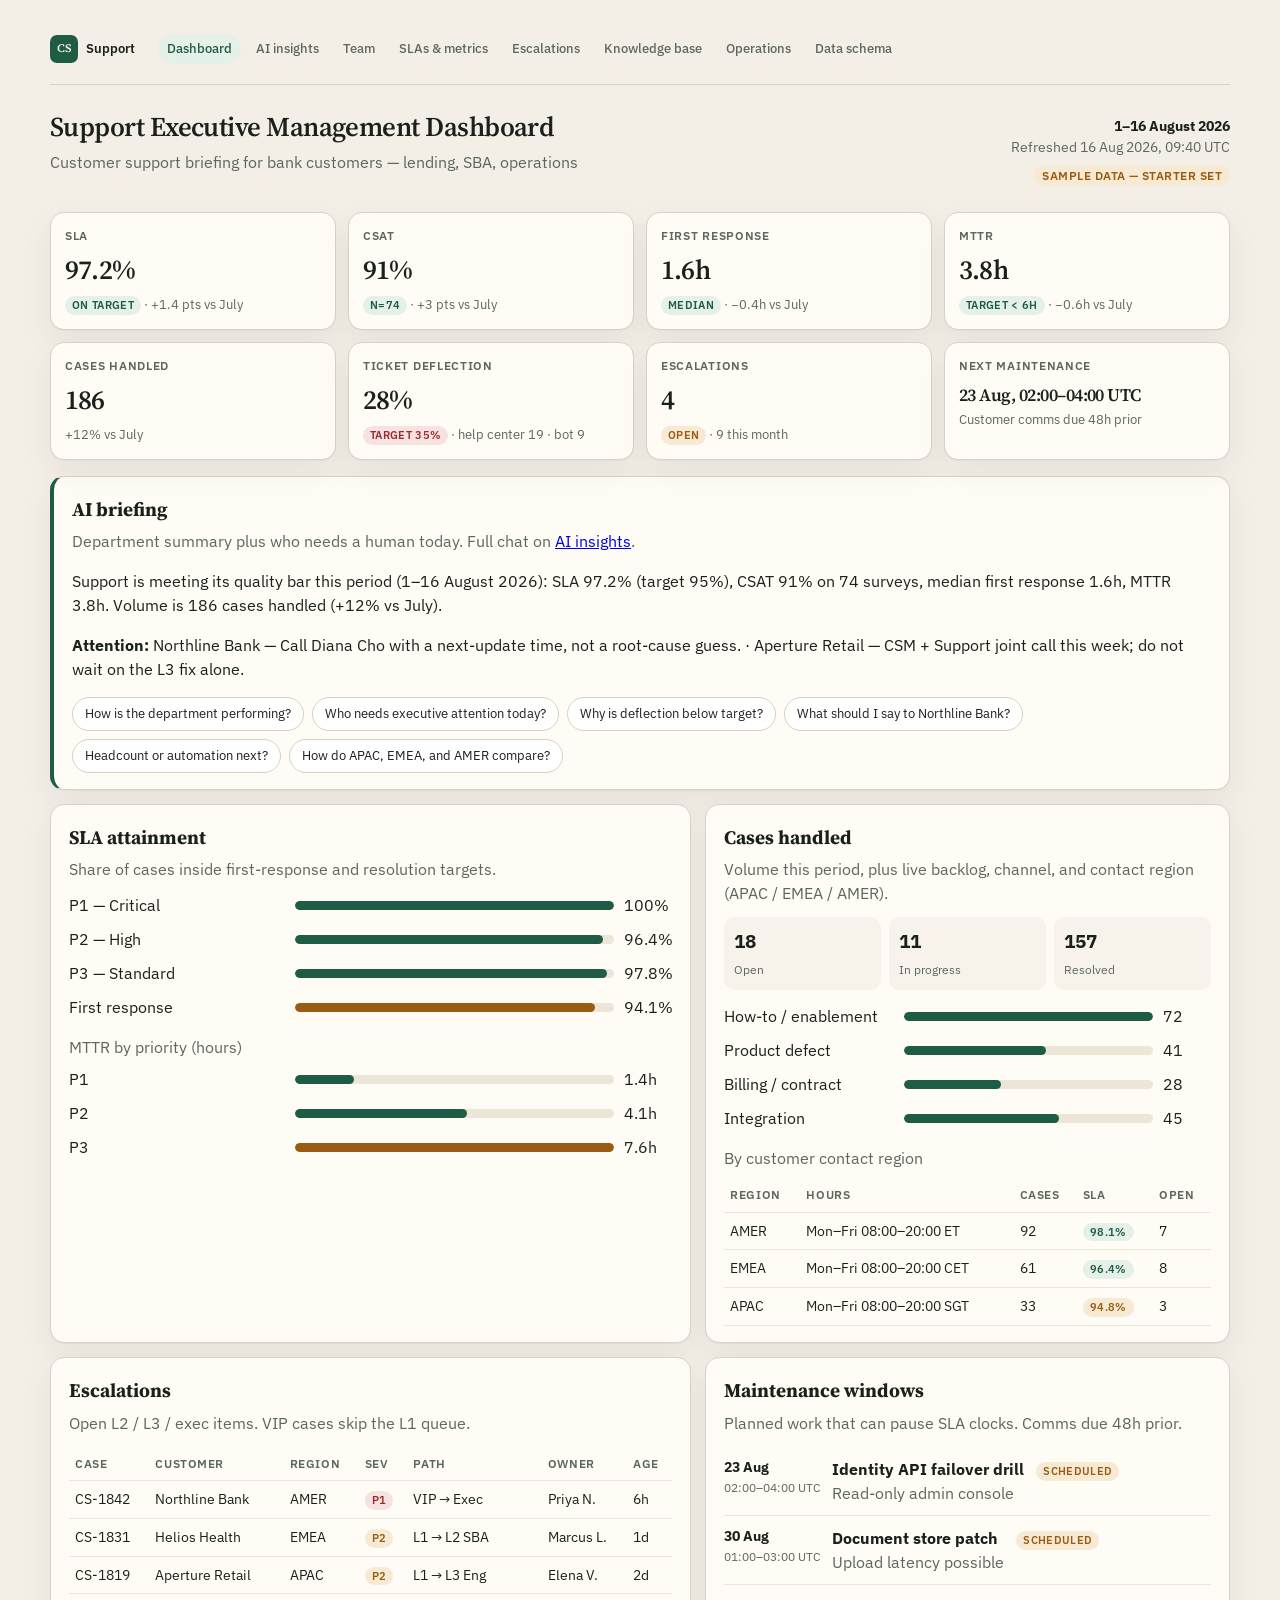
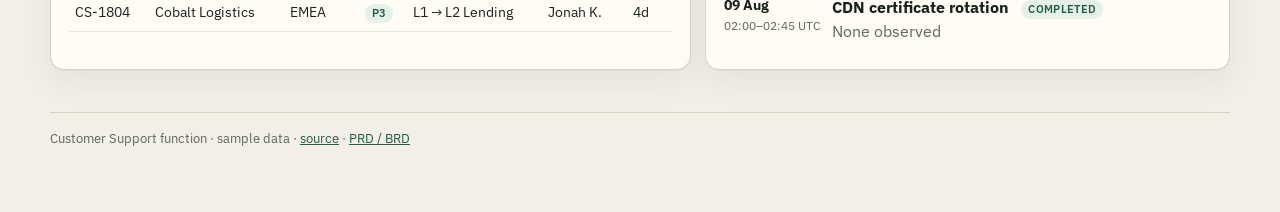
==== commit 1d090926: "Add APAC / EMEA / AMER contact region across dashboard tabs" ====
--- a/index.html
+++ b/index.html
@@ -23,8 +23,10 @@
         <span class="badge">Sample data — starter set</span>
       </div>
     </header>
+
     <section class="kpis" id="kpis"></section>
     <article class="panel briefing" id="aiStrip"></article>
+
     <section class="grid-2">
       <article class="panel">
         <h2>SLA attainment</h2>
@@ -35,17 +37,25 @@
       </article>
       <article class="panel">
         <h2>Cases handled</h2>
-        <p class="lead">Volume this period, plus live backlog and channel mix.</p>
+        <p class="lead">Volume this period, plus live backlog, channel, and contact region (APAC / EMEA / AMER).</p>
         <div class="stat-split" id="caseSplit"></div>
         <div id="caseTypes"></div>
+        <p class="lead" style="margin:16px 0 8px">By customer contact region</p>
+        <table>
+          <thead><tr><th>Region</th><th>Hours</th><th>Cases</th><th>SLA</th><th>Open</th></tr></thead>
+          <tbody id="caseRegions"></tbody>
+        </table>
       </article>
     </section>
+
     <section class="grid-2">
       <article class="panel">
         <h2>Escalations</h2>
         <p class="lead">Open L2 / L3 / exec items. VIP cases skip the L1 queue.</p>
         <table>
-          <thead><tr><th>Case</th><th>Customer</th><th>Sev</th><th>Path</th><th>Owner</th><th>Age</th></tr></thead>
+          <thead>
+            <tr><th>Case</th><th>Customer</th><th>Region</th><th>Sev</th><th>Path</th><th>Owner</th><th>Age</th></tr>
+          </thead>
           <tbody id="escalations"></tbody>
         </table>
       </article>
@@ -72,14 +82,17 @@
       return "off";
     };
     const pill = (kind, text) => `<span class="status-pill ${kind}">${text}</span>`;
+
     document.getElementById("periodLabel").textContent = SUPPORT.period;
     document.getElementById("asOf").textContent = SUPPORT.asOf;
+
     const slaTone = tone(D.sla.attainment, D.sla.target);
     const mttrTone = tone(D.mttr.hours, D.mttr.targetHours, true);
     const csatTone = tone(D.csat.pct, D.csat.target);
     const frtTone = tone(D.frt.hours, D.frt.target, true);
     const defTone = tone(D.deflection.pct, D.deflection.target);
     const escTone = D.escalations.open >= 5 ? "off" : D.escalations.open >= 3 ? "watch" : "on";
+
     document.getElementById("kpis").innerHTML = `
       <article class="kpi"><div class="label">SLA</div><div class="value">${D.sla.attainment}%</div><div class="meta">${pill(slaTone, "On target")} · ${D.sla.delta}</div></article>
       <article class="kpi"><div class="label">CSAT</div><div class="value">${D.csat.pct}%</div><div class="meta">${pill(csatTone, "n=" + D.csat.n)} · ${D.csat.delta}</div></article>
@@ -88,25 +101,40 @@
       <article class="kpi"><div class="label">Cases handled</div><div class="value">${D.cases.handled}</div><div class="meta">${D.cases.delta}</div></article>
       <article class="kpi"><div class="label">Ticket deflection</div><div class="value">${D.deflection.pct}%</div><div class="meta">${pill(defTone, "Target " + D.deflection.target + "%")} · ${D.deflection.delta}</div></article>
       <article class="kpi"><div class="label">Escalations</div><div class="value">${D.escalations.open}</div><div class="meta">${pill(escTone, "Open")} · ${D.escalations.month} this month</div></article>
-      <article class="kpi"><div class="label">Next maintenance</div><div class="value" style="font-size:1.1rem;line-height:1.25;margin-top:10px">${D.maintenance.next}</div><div class="meta">Customer comms due 48h prior</div></article>`;
+      <article class="kpi"><div class="label">Next maintenance</div><div class="value" style="font-size:1.1rem;line-height:1.25;margin-top:10px">${D.maintenance.next}</div><div class="meta">Customer comms due 48h prior</div></article>
+    `;
+
     document.getElementById("slaRows").innerHTML = D.sla.byPriority.map((row) => {
       const cls = row.value >= row.target ? "" : row.value >= row.target - 2 ? "warn" : "bad";
       return `<div class="row"><div>${row.name}</div><div class="bar"><span class="${cls}" style="width:${Math.min(row.value,100)}%"></span></div><div>${row.value}%</div></div>`;
     }).join("");
+
     const maxMttr = Math.max(...D.mttr.byPriority.map((x) => x.hours), D.mttr.targetHours);
     document.getElementById("mttrRows").innerHTML = D.mttr.byPriority.map((row) => {
       const cls = row.hours <= D.mttr.targetHours ? "" : "warn";
       return `<div class="row"><div>${row.name}</div><div class="bar"><span class="${cls}" style="width:${(row.hours/maxMttr)*100}%"></span></div><div>${row.hours}h</div></div>`;
     }).join("");
-    document.getElementById("caseSplit").innerHTML = `<div class="stat"><b>${D.cases.open}</b><span>Open</span></div><div class="stat"><b>${D.cases.inProgress}</b><span>In progress</span></div><div class="stat"><b>${D.cases.resolved}</b><span>Resolved</span></div>`;
+
+    document.getElementById("caseSplit").innerHTML = `
+      <div class="stat"><b>${D.cases.open}</b><span>Open</span></div>
+      <div class="stat"><b>${D.cases.inProgress}</b><span>In progress</span></div>
+      <div class="stat"><b>${D.cases.resolved}</b><span>Resolved</span></div>`;
+
     const maxType = Math.max(...D.cases.byType.map((x) => x.value));
     document.getElementById("caseTypes").innerHTML = D.cases.byType.map((row) =>
       `<div class="row"><div>${row.name}</div><div class="bar"><span style="width:${(row.value/maxType)*100}%"></span></div><div>${row.value}</div></div>`
     ).join("");
+
+    document.getElementById("caseRegions").innerHTML = D.cases.byRegion.map((row) => {
+      const kind = row.sla >= 95 ? "on" : "watch";
+      return `<tr><td>${row.name}</td><td>${row.hours}</td><td>${row.value}</td><td>${pill(kind, row.sla + "%")}</td><td>${row.open}</td></tr>`;
+    }).join("");
+
     document.getElementById("escalations").innerHTML = D.escalations.items.map((item) => {
       const kind = item.severity === "P1" ? "off" : item.severity === "P2" ? "watch" : "on";
-      return `<tr><td>${item.id}</td><td>${item.customer}</td><td>${pill(kind, item.severity)}</td><td>${item.path}</td><td>${item.owner}</td><td>${item.age}</td></tr>`;
+      return `<tr><td>${item.id}</td><td>${item.customer}</td><td>${item.region}</td><td>${pill(kind, item.severity)}</td><td>${item.path}</td><td>${item.owner}</td><td>${item.age}</td></tr>`;
     }).join("");
+
     document.getElementById("windows").innerHTML = D.maintenance.windows.map((w) => {
       const kind = w.status === "Completed" ? "on" : "watch";
       return `<div class="mw"><div class="when"><b>${w.date}</b>${w.time}</div><div><strong>${w.title}</strong><br /><span style="color:var(--muted)">${w.impact}</span></div><div>${pill(kind, w.status)}</div></div>`;
